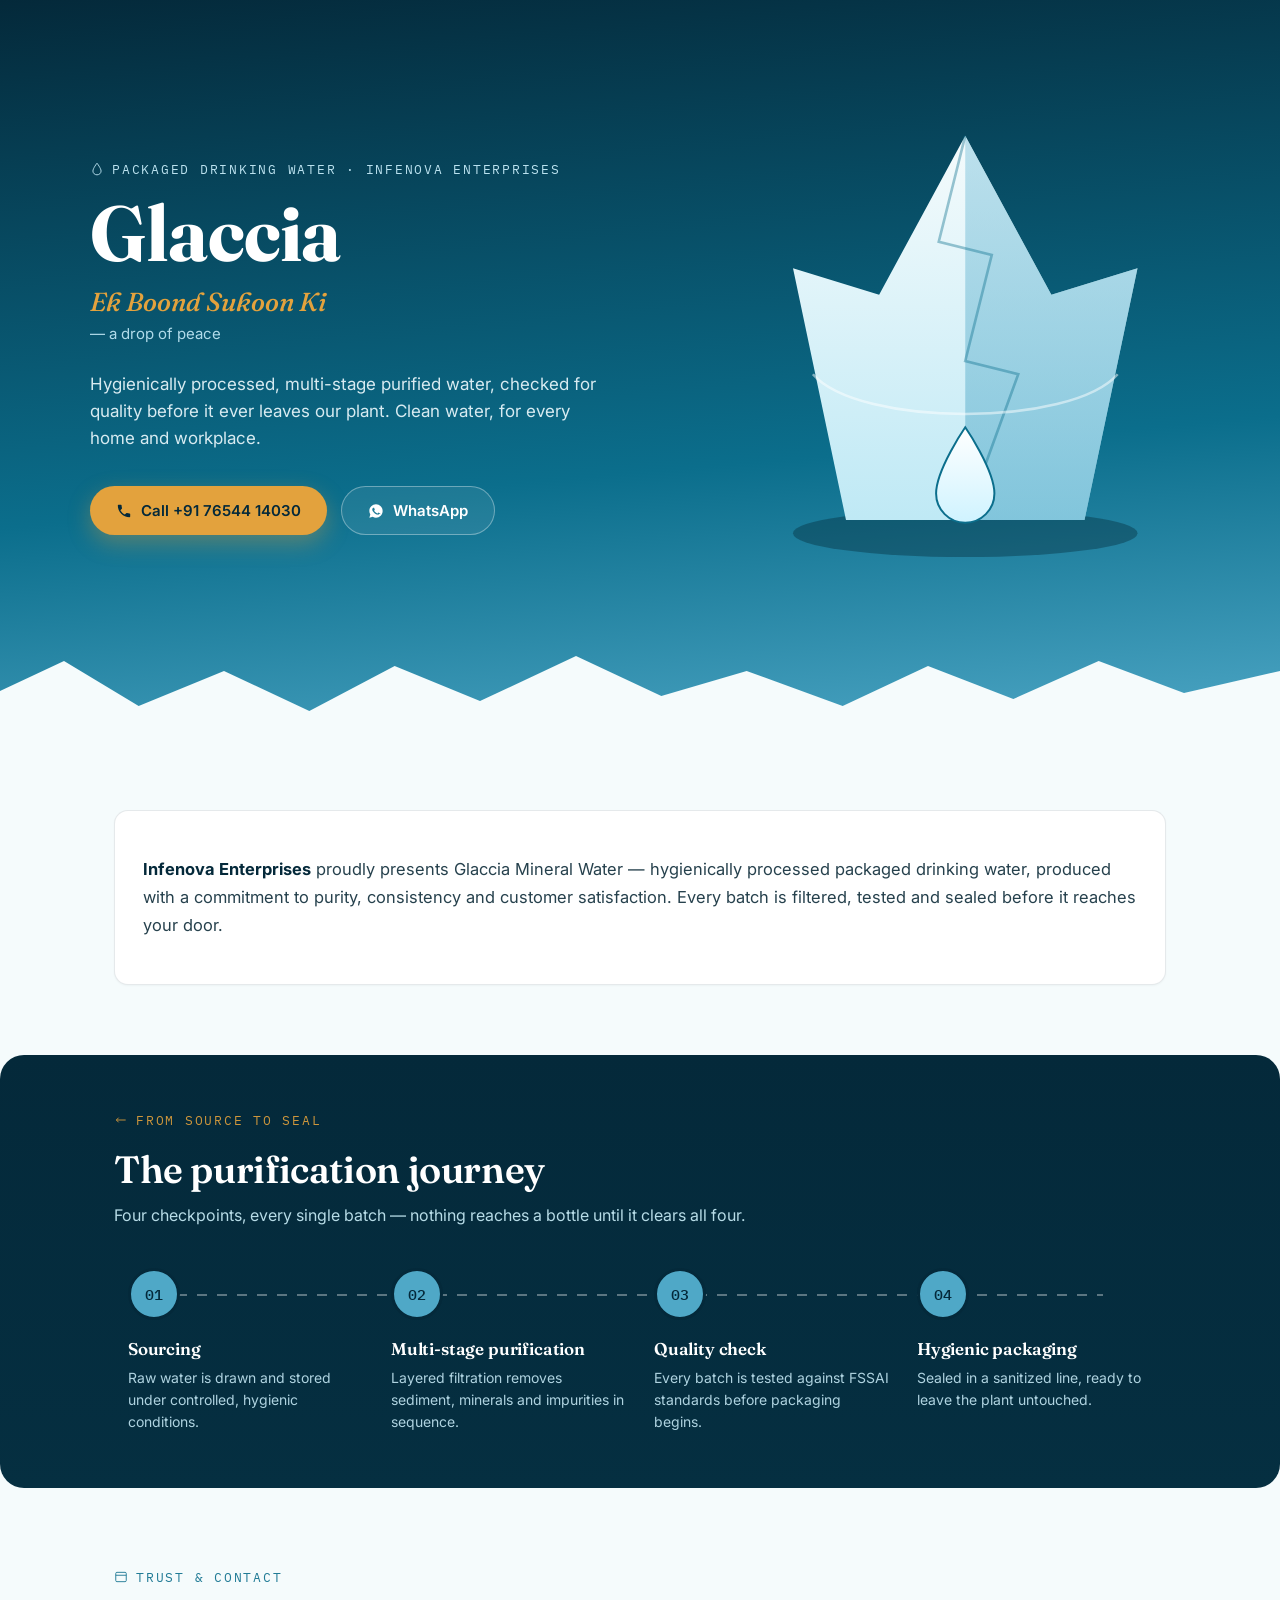
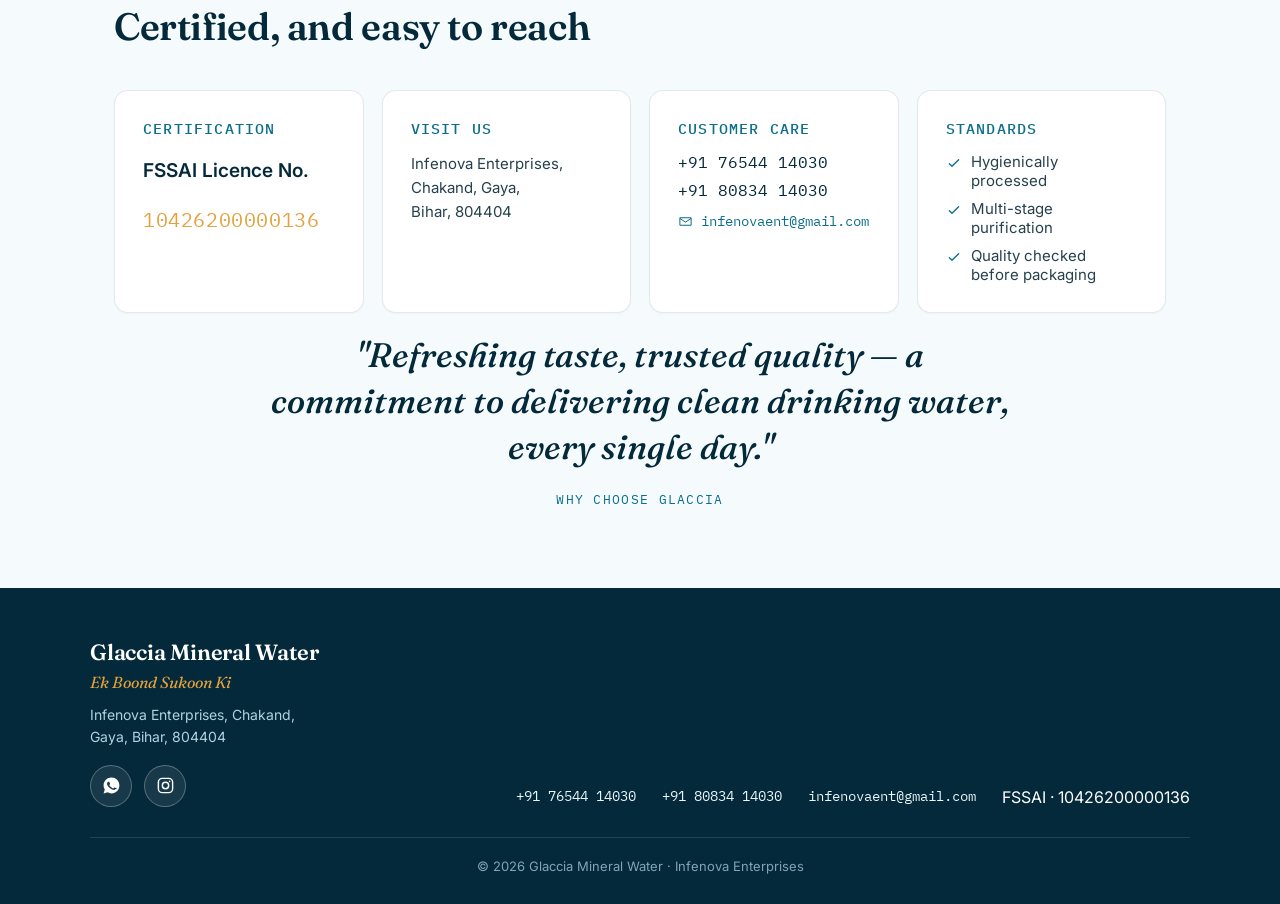
==== index.html @ 98362573 "Add files via upload" ====
<!DOCTYPE html>
<html lang="en">
<head>
<meta charset="UTF-8">
<meta name="viewport" content="width=device-width,initial-scale=1">
<title>Glaccia Mineral Water — Ek Boond Sukoon Ki</title>
<link rel="preconnect" href="https://fonts.googleapis.com">
<link rel="preconnect" href="https://fonts.gstatic.com" crossorigin>
<link href="https://fonts.googleapis.com/css2?family=Fraunces:opsz,wght@9..144,300;9..144,500;9..144,600;9..144,700&family=Inter:wght@400;500;600;700&family=IBM+Plex+Mono:wght@500&display=swap" rel="stylesheet">
<style>
  :root{
    --abyss:#04293A;      /* deepest glacial water */
    --glacier:#0B6E8C;    /* core brand blue */
    --glacier-mid:#4FA8C7;/* mid-depth blue */
    --ice:#CFF3FF;        /* surface ice */
    --mist:#F5FBFC;       /* near-white page bg */
    --gold:#E3A23D;       /* sukoon — warmth through ice */
    --slate:#16262E;      /* body text */
    --line: rgba(4,41,58,0.10);
    --radius: 14px;
  }
  *{box-sizing:border-box}
  html{scroll-behavior:smooth}
  body{
    margin:0;
    background:var(--mist);
    color:var(--slate);
    font-family:'Inter',Arial,sans-serif;
    -webkit-font-smoothing:antialiased;
  }
  h1,h2,h3{
    font-family:'Fraunces',serif;
    font-weight:600;
    letter-spacing:-0.01em;
    margin:0;
    color:var(--abyss);
  }
  .mono{font-family:'IBM Plex Mono',monospace;letter-spacing:0.02em;}
  a{color:inherit}
  :focus-visible{outline:3px solid var(--gold); outline-offset:3px;}

  /* ---------- Hero ---------- */
  .hero{
    position:relative;
    background:linear-gradient(175deg,var(--abyss) 0%, var(--glacier) 62%, var(--glacier-mid) 100%);
    color:#fff;
    padding:96px 24px 140px;
    overflow:hidden;
  }
  .hero-inner{
    max-width:1100px;margin:0 auto;
    position:relative;z-index:2;
    display:grid;grid-template-columns:1.15fr 0.85fr;gap:40px;align-items:center;
  }
  .eyebrow{
    display:inline-flex;align-items:center;gap:8px;
    font-family:'IBM Plex Mono',monospace;
    font-size:12.5px;letter-spacing:0.14em;text-transform:uppercase;
    color:var(--ice);opacity:0.9;margin-bottom:18px;
  }
  .eyebrow svg{width:14px;height:14px;flex:none}
  .hero h1{
    color:#fff;
    font-size:clamp(44px,7vw,78px);
    line-height:0.98;
    font-weight:700;
  }
  .hero .tag{
    font-family:'Fraunces',serif;
    font-style:italic;font-weight:500;
    font-size:clamp(20px,2.4vw,26px);
    color:var(--gold);
    margin:14px 0 6px;
  }
  .hero .tag-en{
    font-size:15px;color:var(--ice);opacity:0.85;margin:0 0 28px;
    font-family:'Inter',sans-serif;
  }
  .hero p.desc{
    font-size:17px;line-height:1.6;max-width:46ch;color:#EAF7FB;opacity:0.92;
  }
  .cta-row{display:flex;gap:14px;margin-top:34px;flex-wrap:wrap}
  .btn{
    display:inline-flex;align-items:center;gap:9px;
    padding:14px 26px;border-radius:999px;
    text-decoration:none;font-weight:600;font-size:15px;
    transition:transform .18s ease, box-shadow .18s ease;
  }
  .btn-primary{background:var(--gold);color:var(--abyss);box-shadow:0 8px 22px rgba(227,162,61,.35)}
  .btn-primary:hover{transform:translateY(-2px);box-shadow:0 12px 28px rgba(227,162,61,.45)}
  .btn-ghost{background:rgba(255,255,255,.08);color:#fff;border:1px solid rgba(255,255,255,.35)}
  .btn-ghost:hover{background:rgba(255,255,255,.16);transform:translateY(-2px)}

  /* hero glacier illustration */
  .glacier-art{position:relative;z-index:2}
  .glacier-art svg{width:100%;height:auto;display:block}

  /* jagged ice-shelf divider cut into the hero's lower edge */
  .ice-edge{
    position:absolute;left:0;right:0;bottom:-1px;z-index:1;line-height:0;
  }
  .ice-edge svg{width:100%;height:90px;display:block}

  /* ---------- Layout ---------- */
  .wrap{max-width:1100px;margin:0 auto;padding:70px 24px}
  .section-head{max-width:640px;margin:0 0 40px}
  .section-head .eyebrow{color:var(--glacier)}
  .section-head h2{font-size:clamp(28px,3.4vw,38px)}
  .section-head p{color:#3c5460;font-size:16px;line-height:1.6;margin-top:10px}

  .card{
    background:#fff;border-radius:var(--radius);
    padding:28px;border:1px solid var(--line);
    box-shadow:0 1px 2px rgba(4,41,58,.04);
  }

  /* ---------- About ---------- */
  .about{display:grid;grid-template-columns:1fr;gap:20px}
  .about .card p{font-size:16.5px;line-height:1.7;color:#26414D}
  .about .card b{color:var(--abyss)}

  /* ---------- Purification journey (signature element) ---------- */
  .journey{
    background:linear-gradient(180deg,var(--abyss), #052F41);
    border-radius:24px;padding:56px 30px;color:#fff;position:relative;
    overflow:hidden;
  }
  .journey .section-head p{color:#B7DCE7}
  .journey .section-head .eyebrow{color:var(--gold)}
  .journey .section-head h2{color:#fff}
  .steps{
    display:grid;grid-template-columns:repeat(4,1fr);gap:0;
    position:relative;
  }
  .steps::before{
    content:"";position:absolute;top:26px;left:6%;right:6%;height:2px;
    background:repeating-linear-gradient(90deg, rgba(255,255,255,.35) 0 10px, transparent 10px 20px);
  }
  .step{position:relative;padding:0 14px;text-align:left}
  .step-num{
    width:52px;height:52px;border-radius:50%;
    background:var(--glacier-mid);color:var(--abyss);
    display:flex;align-items:center;justify-content:center;
    font-family:'IBM Plex Mono',monospace;font-weight:500;font-size:15px;
    position:relative;z-index:2;margin-bottom:18px;
    border:3px solid var(--abyss);
  }
  .step h3{color:#fff;font-size:17px;margin-bottom:8px;font-weight:600}
  .step p{font-size:14px;line-height:1.55;color:#AFD3E0;margin:0}

  /* ---------- Trust grid ---------- */
  .grid{display:grid;grid-template-columns:repeat(4,1fr);gap:18px}
  .grid .card h3{
    font-size:15px;font-family:'IBM Plex Mono',monospace;
    text-transform:uppercase;letter-spacing:.08em;color:var(--glacier);
    margin-bottom:14px;font-weight:500;
  }
  .grid .card .big{font-size:19px;color:var(--abyss);font-weight:600;line-height:1.5}
  .grid .card .license{font-family:'IBM Plex Mono',monospace;font-size:20px;color:var(--gold);letter-spacing:.03em}
  .grid .card ul{margin:0;padding:0;list-style:none;display:flex;flex-direction:column;gap:9px}
  .grid .card li{display:flex;gap:9px;align-items:flex-start;font-size:15px;color:#26414D}
  .grid .card li svg{flex:none;margin-top:3px;width:16px;height:16px;color:var(--glacier)}
  .grid .card a.phone{display:block;font-family:'IBM Plex Mono',monospace;font-size:16px;color:var(--abyss);text-decoration:none}
  .grid .card a.phone:hover{color:var(--glacier)}
  .grid .card address{font-style:normal;font-size:15px;line-height:1.6;color:#26414D;margin:0}
  .grid .card a.email{display:inline-flex;align-items:center;gap:8px;margin-top:12px;font-family:'IBM Plex Mono',monospace;font-size:14px;color:var(--glacier);text-decoration:none}
  .grid .card a.email:hover{color:var(--gold)}
  .grid .card a.email svg{width:15px;height:15px;flex:none}

  /* ---------- Social row ---------- */
  .social-row{display:flex;gap:12px;margin-top:16px}
  .social-btn{
    display:inline-flex;align-items:center;justify-content:center;
    width:42px;height:42px;border-radius:50%;
    background:rgba(255,255,255,.08);border:1px solid rgba(255,255,255,.28);
    transition:transform .18s ease, background .18s ease;
  }
  .social-btn:hover{background:var(--gold);transform:translateY(-2px)}
  .social-btn svg{width:19px;height:19px;color:#fff}
  .social-btn:hover svg{color:var(--abyss)}

  /* ---------- Why choose (pull quote) ---------- */
  .quote{
    text-align:center;padding:20px 24px 10px;
  }
  .quote blockquote{
    margin:0 auto;max-width:760px;
    font-family:'Fraunces',serif;font-weight:500;font-style:italic;
    font-size:clamp(24px,3.4vw,34px);line-height:1.35;color:var(--abyss);
  }
  .quote cite{
    display:block;margin-top:20px;font-style:normal;font-family:'IBM Plex Mono',monospace;
    font-size:13px;letter-spacing:.1em;text-transform:uppercase;color:var(--glacier);
  }

  /* ---------- Footer ---------- */
  footer{
    background:var(--abyss);color:#fff;padding:50px 24px 30px;
  }
  .footer-inner{max-width:1100px;margin:0 auto;display:flex;justify-content:space-between;align-items:flex-end;flex-wrap:wrap;gap:24px;border-bottom:1px solid rgba(255,255,255,.12);padding-bottom:30px}
  .footer-inner h3{color:#fff;font-size:22px}
  .footer-inner .tag-en{color:var(--gold);font-family:'Fraunces',serif;font-style:italic;font-size:16px;margin-top:6px}
  .footer-contact{display:flex;gap:26px;flex-wrap:wrap}
  .footer-contact a{text-decoration:none;color:#EAF7FB;font-family:'IBM Plex Mono',monospace;font-size:14px}
  .footer-contact a:hover{color:var(--gold)}
  .copyright{max-width:1100px;margin:20px auto 0;font-size:13px;color:#7FA6B4;text-align:center}

  /* ---------- Motion ---------- */
  @media (prefers-reduced-motion: no-preference){
    .hero-inner > *{animation:rise .7s ease both}
    .hero-inner .glacier-art{animation-delay:.15s}
  }
  @keyframes rise{from{opacity:0;transform:translateY(16px)}to{opacity:1;transform:translateY(0)}}

  /* ---------- Responsive ---------- */
  @media (max-width:860px){
    .hero-inner{grid-template-columns:1fr}
    .glacier-art{order:-1;max-width:280px;margin:0 auto}
    .grid{grid-template-columns:1fr 1fr}
    .steps{grid-template-columns:1fr 1fr;row-gap:34px}
    .steps::before{display:none}
    .footer-inner{flex-direction:column;align-items:flex-start}
  }
  @media (max-width:480px){
    .steps{grid-template-columns:1fr}
    .grid{grid-template-columns:1fr}
    .hero{padding:76px 18px 120px}
    .journey{padding:40px 18px}
  }
</style>
</head>
<body>

<section class="hero">
  <div class="hero-inner">
    <div>
      <div class="eyebrow">
        <svg viewBox="0 0 24 24" fill="none"><path d="M12 2C12 2 5 11 5 15.5C5 19.09 8.13 22 12 22C15.87 22 19 19.09 19 15.5C19 11 12 2 12 2Z" stroke="currentColor" stroke-width="1.6"/></svg>
        Packaged Drinking Water · Infenova Enterprises
      </div>
      <h1>Glaccia</h1>
      <div class="tag">Ek Boond Sukoon Ki</div>
      <p class="tag-en">— a drop of peace</p>
      <p class="desc">Hygienically processed, multi-stage purified water, checked for quality before it ever leaves our plant. Clean water, for every home and workplace.</p>
      <div class="cta-row">
        <a class="btn btn-primary" href="tel:+917654414030">
          <svg width="16" height="16" viewBox="0 0 24 24" fill="none"><path d="M6.6 10.8C8.1 13.7 10.3 15.9 13.2 17.4L15.4 15.2C15.7 14.9 16.1 14.8 16.5 15C17.7 15.4 19 15.6 20.3 15.6C20.9 15.6 21.3 16 21.3 16.6V20.3C21.3 20.9 20.9 21.3 20.3 21.3C10.7 21.3 2.7 13.3 2.7 3.7C2.7 3.1 3.1 2.7 3.7 2.7H7.4C8 2.7 8.4 3.1 8.4 3.7C8.4 5 8.6 6.3 9 7.5C9.1 7.9 9 8.3 8.7 8.6L6.6 10.8Z" fill="currentColor"/></svg>
          Call +91 76544 14030
        </a>
        <a class="btn btn-ghost" href="https://wa.me/917654414030" target="_blank" rel="noopener">
          <svg width="16" height="16" viewBox="0 0 24 24" fill="currentColor"><path d="M12 2C6.5 2 2 6.5 2 12c0 1.9.5 3.6 1.5 5.1L2 22l5.1-1.4C8.5 21.5 10.2 22 12 22c5.5 0 10-4.5 10-10S17.5 2 12 2zm5.2 14.3c-.2.6-1.3 1.2-1.8 1.2-.5.1-1.1.1-1.7-.1-.4-.1-.9-.3-1.6-.6-2.7-1.2-4.5-3.9-4.6-4.1-.1-.2-1.1-1.5-1.1-2.8 0-1.3.7-2 1-2.3.3-.3.6-.3.8-.3h.6c.2 0 .4 0 .6.5.2.5.7 1.7.7 1.8.1.2.1.3 0 .5-.1.2-.1.3-.3.5-.1.2-.3.4-.4.5-.1.2-.3.3-.1.6.2.4.9 1.4 1.9 2.3 1.3 1.1 2.3 1.5 2.7 1.7.3.1.5.1.6-.1.2-.2.7-.8.9-1 .2-.2.3-.2.6-.1.2.1 1.5.7 1.8.8.3.1.5.2.5.3.1.2.1.6-.1 1.1z"/></svg>
          WhatsApp
        </a>
      </div>
    </div>

    <div class="glacier-art" aria-hidden="true">
      <svg viewBox="0 0 340 380" xmlns="http://www.w3.org/2000/svg">
        <defs>
          <linearGradient id="bergGrad" x1="0" y1="0" x2="0" y2="1">
            <stop offset="0" stop-color="#F5FBFC"/>
            <stop offset="1" stop-color="#BFE9F5"/>
          </linearGradient>
          <linearGradient id="bergShadow" x1="0" y1="0" x2="0" y2="1">
            <stop offset="0" stop-color="#8FCBE0"/>
            <stop offset="1" stop-color="#4FA8C7"/>
          </linearGradient>
          <linearGradient id="dropGrad" x1="0" y1="0" x2="0" y2="1">
            <stop offset="0" stop-color="#FFFFFF"/>
            <stop offset="1" stop-color="#CFF3FF"/>
          </linearGradient>
        </defs>
        <ellipse cx="170" cy="330" rx="130" ry="18" fill="#02202D" opacity="0.35"/>
        <path d="M170 30 L235 150 L300 130 L260 320 L80 320 L40 130 L105 150 Z" fill="url(#bergGrad)"/>
        <path d="M170 30 L235 150 L300 130 L260 320 L170 320 Z" fill="url(#bergShadow)" opacity="0.55"/>
        <path d="M170 30 L150 110 L190 120 L170 200 L210 210 L170 320" stroke="#0B6E8C" stroke-width="2" fill="none" opacity="0.4"/>
        <path d="M55 210 C90 250, 250 250, 285 210" stroke="#fff" stroke-width="2" opacity="0.5" fill="none"/>
        <g>
          <path d="M170 250 C170 250 148 282 148 300 C148 312.15 157.85 322 170 322 C182.15 322 192 312.15 192 300 C192 282 170 250 170 250Z" fill="url(#dropGrad)" stroke="#0B6E8C" stroke-width="1.5"/>
        </g>
      </svg>
    </div>
  </div>

  <div class="ice-edge">
    <svg viewBox="0 0 1200 90" preserveAspectRatio="none" xmlns="http://www.w3.org/2000/svg">
      <polygon points="0,90 0,40 60,10 130,55 210,20 290,60 370,15 450,50 540,5 620,45 700,20 790,55 870,15 950,48 1030,10 1110,42 1200,20 1200,90" fill="#F5FBFC"/>
    </svg>
  </div>
</section>

<div class="wrap">

  <section class="about">
    <div class="card">
      <p><b>Infenova Enterprises</b> proudly presents Glaccia Mineral Water — hygienically processed packaged drinking water, produced with a commitment to purity, consistency and customer satisfaction. Every batch is filtered, tested and sealed before it reaches your door.</p>
    </div>
  </section>

</div>

<section class="journey">
  <div class="wrap" style="padding-top:0;padding-bottom:0">
    <div class="section-head">
      <div class="eyebrow">
        <svg viewBox="0 0 24 24" fill="none"><path d="M4 12h16M4 12l4-4M4 12l4 4" stroke="currentColor" stroke-width="1.6"/></svg>
        From Source to Seal
      </div>
      <h2>The purification journey</h2>
      <p>Four checkpoints, every single batch — nothing reaches a bottle until it clears all four.</p>
    </div>
    <div class="steps">
      <div class="step">
        <div class="step-num">01</div>
        <h3>Sourcing</h3>
        <p>Raw water is drawn and stored under controlled, hygienic conditions.</p>
      </div>
      <div class="step">
        <div class="step-num">02</div>
        <h3>Multi-stage purification</h3>
        <p>Layered filtration removes sediment, minerals and impurities in sequence.</p>
      </div>
      <div class="step">
        <div class="step-num">03</div>
        <h3>Quality check</h3>
        <p>Every batch is tested against FSSAI standards before packaging begins.</p>
      </div>
      <div class="step">
        <div class="step-num">04</div>
        <h3>Hygienic packaging</h3>
        <p>Sealed in a sanitized line, ready to leave the plant untouched.</p>
      </div>
    </div>
  </div>
</section>

<div class="wrap">

  <section class="section-head" style="margin-top:10px">
    <div class="eyebrow">
      <svg viewBox="0 0 24 24" fill="none"><rect x="3" y="4" width="18" height="16" rx="2" stroke="currentColor" stroke-width="1.6"/><path d="M3 9h18" stroke="currentColor" stroke-width="1.6"/></svg>
      Trust & Contact
    </div>
    <h2>Certified, and easy to reach</h2>
  </section>

  <section class="grid">
    <div class="card">
      <h3>Certification</h3>
      <p class="big">FSSAI Licence No.</p>
      <p class="license">10426200000136</p>
    </div>
    <div class="card">
      <h3>Visit Us</h3>
      <address>Infenova Enterprises,<br>Chakand, Gaya,<br>Bihar, 804404</address>
    </div>
    <div class="card">
      <h3>Customer Care</h3>
      <a class="phone" href="tel:+917654414030">+91 76544 14030</a>
      <a class="phone" href="tel:+918083414030" style="margin-top:8px">+91 80834 14030</a>
      <a class="email" href="mailto:infenovaent@gmail.com">
        <svg viewBox="0 0 24 24" fill="none"><path d="M3 6h18v12H3V6z" stroke="currentColor" stroke-width="1.6"/><path d="M3 7l9 6 9-6" stroke="currentColor" stroke-width="1.6"/></svg>
        infenovaent@gmail.com
      </a>
    </div>
    <div class="card">
      <h3>Standards</h3>
      <ul>
        <li><svg viewBox="0 0 24 24" fill="none"><path d="M5 13l4 4L19 7" stroke="currentColor" stroke-width="2" stroke-linecap="round" stroke-linejoin="round"/></svg>Hygienically processed</li>
        <li><svg viewBox="0 0 24 24" fill="none"><path d="M5 13l4 4L19 7" stroke="currentColor" stroke-width="2" stroke-linecap="round" stroke-linejoin="round"/></svg>Multi-stage purification</li>
        <li><svg viewBox="0 0 24 24" fill="none"><path d="M5 13l4 4L19 7" stroke="currentColor" stroke-width="2" stroke-linecap="round" stroke-linejoin="round"/></svg>Quality checked before packaging</li>
      </ul>
    </div>
  </section>

  <section class="quote">
    <blockquote>"Refreshing taste, trusted quality — a commitment to delivering clean drinking water, every single day."</blockquote>
    <cite>Why choose Glaccia</cite>
  </section>

</div>

<footer>
  <div class="footer-inner">
    <div>
      <h3>Glaccia Mineral Water</h3>
      <div class="tag-en">Ek Boond Sukoon Ki</div>
      <address style="font-style:normal;color:#AFD3E0;font-size:14px;margin-top:12px;line-height:1.6">Infenova Enterprises, Chakand,<br>Gaya, Bihar, 804404</address>
      <div class="social-row">
        <a class="social-btn" href="https://wa.me/917654414030" target="_blank" rel="noopener" aria-label="Chat on WhatsApp">
          <svg viewBox="0 0 24 24" fill="currentColor"><path d="M12 2C6.5 2 2 6.5 2 12c0 1.9.5 3.6 1.5 5.1L2 22l5.1-1.4C8.5 21.5 10.2 22 12 22c5.5 0 10-4.5 10-10S17.5 2 12 2zm5.2 14.3c-.2.6-1.3 1.2-1.8 1.2-.5.1-1.1.1-1.7-.1-.4-.1-.9-.3-1.6-.6-2.7-1.2-4.5-3.9-4.6-4.1-.1-.2-1.1-1.5-1.1-2.8 0-1.3.7-2 1-2.3.3-.3.6-.3.8-.3h.6c.2 0 .4 0 .6.5.2.5.7 1.7.7 1.8.1.2.1.3 0 .5-.1.2-.1.3-.3.5-.1.2-.3.4-.4.5-.1.2-.3.3-.1.6.2.4.9 1.4 1.9 2.3 1.3 1.1 2.3 1.5 2.7 1.7.3.1.5.1.6-.1.2-.2.7-.8.9-1 .2-.2.3-.2.6-.1.2.1 1.5.7 1.8.8.3.1.5.2.5.3.1.2.1.6-.1 1.1z"/></svg>
        </a>
        <a class="social-btn" href="https://instagram.com/glaccia_26" target="_blank" rel="noopener" aria-label="Glaccia on Instagram">
          <svg viewBox="0 0 24 24" fill="none" stroke="currentColor" stroke-width="1.8"><rect x="3" y="3" width="18" height="18" rx="5"/><circle cx="12" cy="12" r="4"/><circle cx="17.2" cy="6.8" r="1" fill="currentColor" stroke="none"/></svg>
        </a>
      </div>
    </div>
    <div class="footer-contact">
      <a href="tel:+917654414030">+91 76544 14030</a>
      <a href="tel:+918083414030">+91 80834 14030</a>
      <a href="mailto:infenovaent@gmail.com">infenovaent@gmail.com</a>
      <span>FSSAI · 10426200000136</span>
    </div>
  </div>
  <p class="copyright">© 2026 Glaccia Mineral Water · Infenova Enterprises</p>
</footer>

</body>
</html>
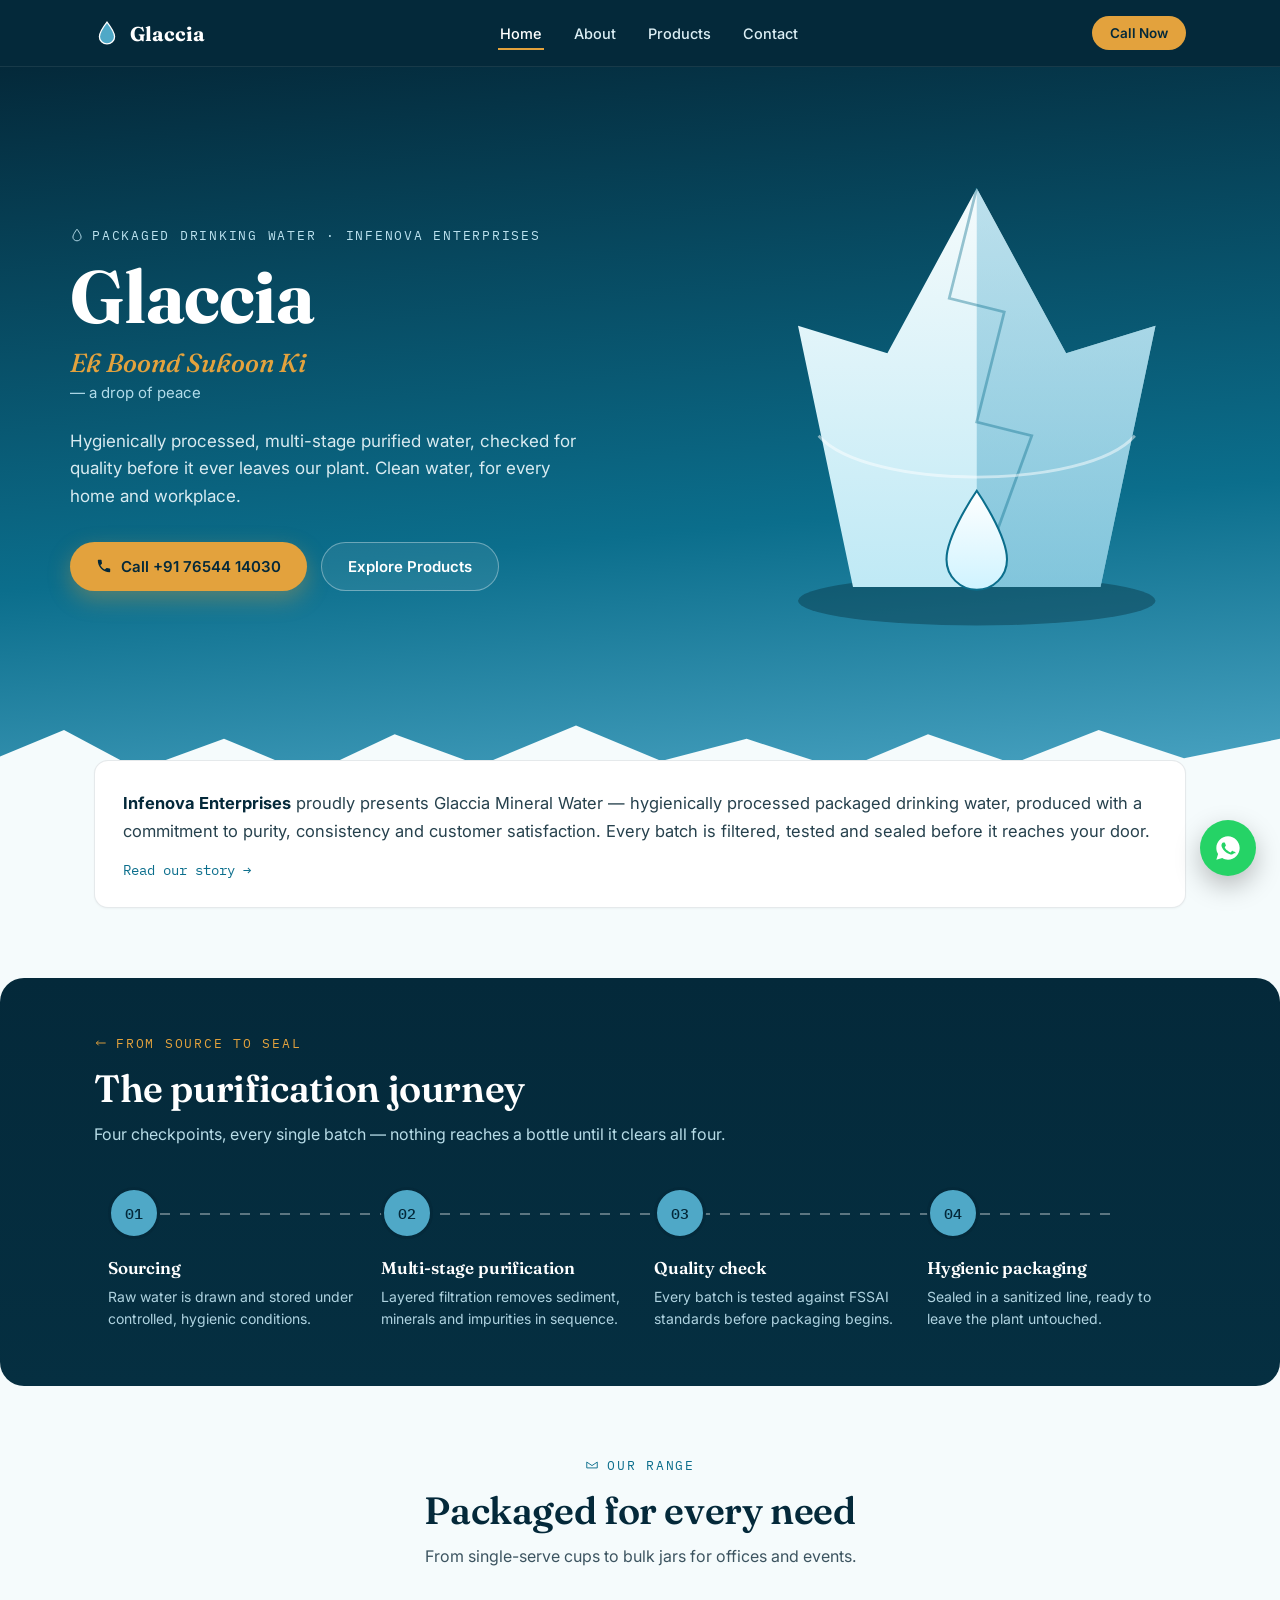
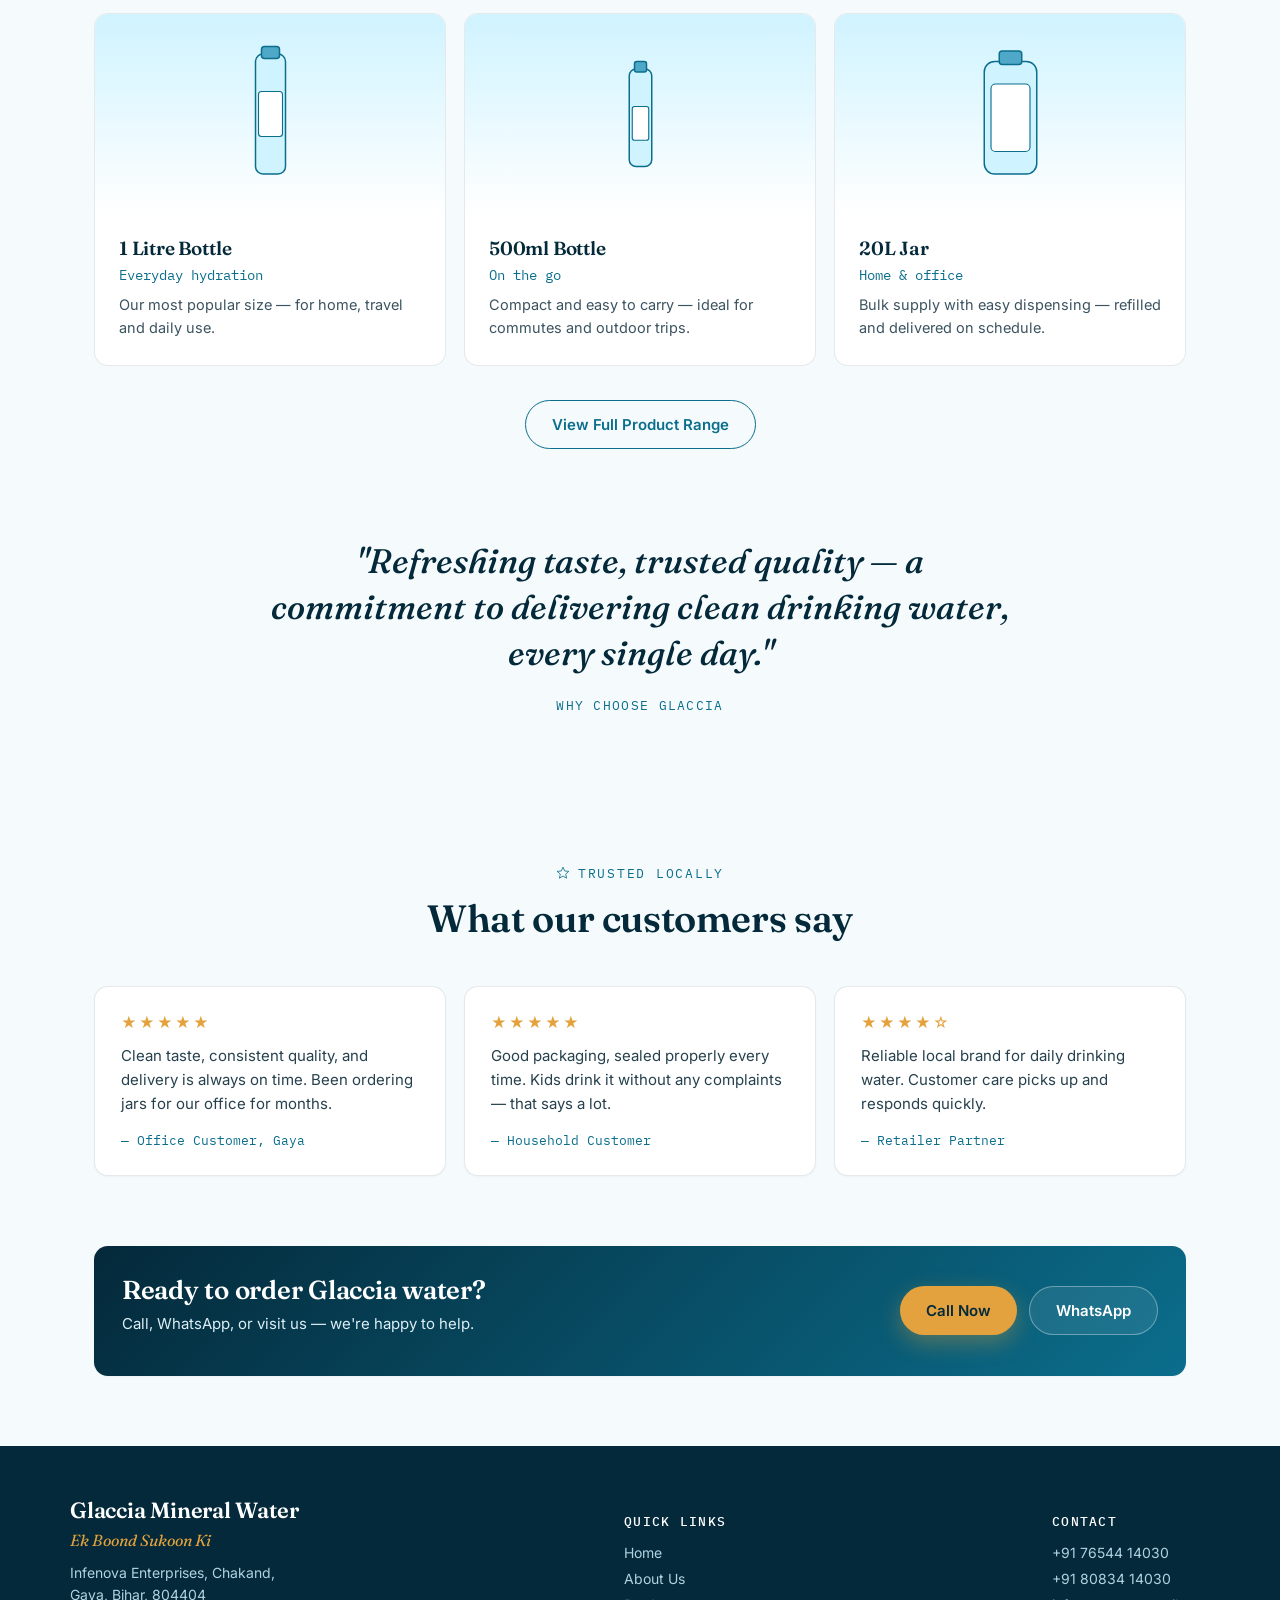
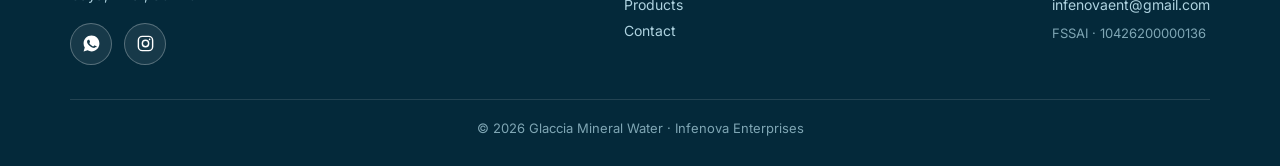
==== commit c2b1969f: "Add files via upload" ====
--- a/index.html
+++ b/index.html
@@ -4,238 +4,53 @@
 <meta charset="UTF-8">
 <meta name="viewport" content="width=device-width,initial-scale=1">
 <title>Glaccia Mineral Water — Ek Boond Sukoon Ki</title>
+<meta name="description" content="Glaccia Mineral Water by Infenova Enterprises — hygienically processed, multi-stage purified packaged drinking water.">
 <link rel="preconnect" href="https://fonts.googleapis.com">
 <link rel="preconnect" href="https://fonts.gstatic.com" crossorigin>
 <link href="https://fonts.googleapis.com/css2?family=Fraunces:opsz,wght@9..144,300;9..144,500;9..144,600;9..144,700&family=Inter:wght@400;500;600;700&family=IBM+Plex+Mono:wght@500&display=swap" rel="stylesheet">
+<link rel="stylesheet" href="style.css">
 <style>
-  :root{
-    --abyss:#04293A;      /* deepest glacial water */
-    --glacier:#0B6E8C;    /* core brand blue */
-    --glacier-mid:#4FA8C7;/* mid-depth blue */
-    --ice:#CFF3FF;        /* surface ice */
-    --mist:#F5FBFC;       /* near-white page bg */
-    --gold:#E3A23D;       /* sukoon — warmth through ice */
-    --slate:#16262E;      /* body text */
-    --line: rgba(4,41,58,0.10);
-    --radius: 14px;
-  }
-  *{box-sizing:border-box}
-  html{scroll-behavior:smooth}
-  body{
-    margin:0;
-    background:var(--mist);
-    color:var(--slate);
-    font-family:'Inter',Arial,sans-serif;
-    -webkit-font-smoothing:antialiased;
-  }
-  h1,h2,h3{
-    font-family:'Fraunces',serif;
-    font-weight:600;
-    letter-spacing:-0.01em;
-    margin:0;
-    color:var(--abyss);
-  }
-  .mono{font-family:'IBM Plex Mono',monospace;letter-spacing:0.02em;}
-  a{color:inherit}
-  :focus-visible{outline:3px solid var(--gold); outline-offset:3px;}
-
-  /* ---------- Hero ---------- */
   .hero{
     position:relative;
     background:linear-gradient(175deg,var(--abyss) 0%, var(--glacier) 62%, var(--glacier-mid) 100%);
-    color:#fff;
-    padding:96px 24px 140px;
-    overflow:hidden;
+    color:#fff;padding:80px 24px 130px;overflow:hidden;
   }
   .hero-inner{
-    max-width:1100px;margin:0 auto;
-    position:relative;z-index:2;
+    max-width:1140px;margin:0 auto;position:relative;z-index:2;
     display:grid;grid-template-columns:1.15fr 0.85fr;gap:40px;align-items:center;
   }
-  .eyebrow{
-    display:inline-flex;align-items:center;gap:8px;
-    font-family:'IBM Plex Mono',monospace;
-    font-size:12.5px;letter-spacing:0.14em;text-transform:uppercase;
-    color:var(--ice);opacity:0.9;margin-bottom:18px;
-  }
-  .eyebrow svg{width:14px;height:14px;flex:none}
-  .hero h1{
-    color:#fff;
-    font-size:clamp(44px,7vw,78px);
-    line-height:0.98;
-    font-weight:700;
-  }
-  .hero .tag{
-    font-family:'Fraunces',serif;
-    font-style:italic;font-weight:500;
-    font-size:clamp(20px,2.4vw,26px);
-    color:var(--gold);
-    margin:14px 0 6px;
-  }
-  .hero .tag-en{
-    font-size:15px;color:var(--ice);opacity:0.85;margin:0 0 28px;
-    font-family:'Inter',sans-serif;
-  }
-  .hero p.desc{
-    font-size:17px;line-height:1.6;max-width:46ch;color:#EAF7FB;opacity:0.92;
-  }
-  .cta-row{display:flex;gap:14px;margin-top:34px;flex-wrap:wrap}
-  .btn{
-    display:inline-flex;align-items:center;gap:9px;
-    padding:14px 26px;border-radius:999px;
-    text-decoration:none;font-weight:600;font-size:15px;
-    transition:transform .18s ease, box-shadow .18s ease;
-  }
-  .btn-primary{background:var(--gold);color:var(--abyss);box-shadow:0 8px 22px rgba(227,162,61,.35)}
-  .btn-primary:hover{transform:translateY(-2px);box-shadow:0 12px 28px rgba(227,162,61,.45)}
-  .btn-ghost{background:rgba(255,255,255,.08);color:#fff;border:1px solid rgba(255,255,255,.35)}
-  .btn-ghost:hover{background:rgba(255,255,255,.16);transform:translateY(-2px)}
-
-  /* hero glacier illustration */
-  .glacier-art{position:relative;z-index:2}
+  .hero h1{color:#fff;font-size:clamp(44px,7vw,74px);line-height:.98;font-weight:700}
+  .hero .tag{font-family:'Fraunces',serif;font-style:italic;font-weight:500;font-size:clamp(20px,2.4vw,26px);color:var(--gold);margin:14px 0 4px}
+  .hero .tag-en{font-size:15px;color:var(--ice);opacity:.85;margin:0 0 26px}
+  .hero p.desc{font-size:17px;line-height:1.6;max-width:46ch;color:#EAF7FB;opacity:.92}
+  .cta-row{display:flex;gap:14px;margin-top:32px;flex-wrap:wrap}
   .glacier-art svg{width:100%;height:auto;display:block}
-
-  /* jagged ice-shelf divider cut into the hero's lower edge */
-  .ice-edge{
-    position:absolute;left:0;right:0;bottom:-1px;z-index:1;line-height:0;
-  }
-  .ice-edge svg{width:100%;height:90px;display:block}
-
-  /* ---------- Layout ---------- */
-  .wrap{max-width:1100px;margin:0 auto;padding:70px 24px}
-  .section-head{max-width:640px;margin:0 0 40px}
-  .section-head .eyebrow{color:var(--glacier)}
-  .section-head h2{font-size:clamp(28px,3.4vw,38px)}
-  .section-head p{color:#3c5460;font-size:16px;line-height:1.6;margin-top:10px}
-
-  .card{
-    background:#fff;border-radius:var(--radius);
-    padding:28px;border:1px solid var(--line);
-    box-shadow:0 1px 2px rgba(4,41,58,.04);
-  }
-
-  /* ---------- About ---------- */
-  .about{display:grid;grid-template-columns:1fr;gap:20px}
-  .about .card p{font-size:16.5px;line-height:1.7;color:#26414D}
-  .about .card b{color:var(--abyss)}
-
-  /* ---------- Purification journey (signature element) ---------- */
-  .journey{
-    background:linear-gradient(180deg,var(--abyss), #052F41);
-    border-radius:24px;padding:56px 30px;color:#fff;position:relative;
-    overflow:hidden;
-  }
-  .journey .section-head p{color:#B7DCE7}
-  .journey .section-head .eyebrow{color:var(--gold)}
-  .journey .section-head h2{color:#fff}
-  .steps{
-    display:grid;grid-template-columns:repeat(4,1fr);gap:0;
-    position:relative;
-  }
-  .steps::before{
-    content:"";position:absolute;top:26px;left:6%;right:6%;height:2px;
-    background:repeating-linear-gradient(90deg, rgba(255,255,255,.35) 0 10px, transparent 10px 20px);
-  }
-  .step{position:relative;padding:0 14px;text-align:left}
-  .step-num{
-    width:52px;height:52px;border-radius:50%;
-    background:var(--glacier-mid);color:var(--abyss);
-    display:flex;align-items:center;justify-content:center;
-    font-family:'IBM Plex Mono',monospace;font-weight:500;font-size:15px;
-    position:relative;z-index:2;margin-bottom:18px;
-    border:3px solid var(--abyss);
-  }
-  .step h3{color:#fff;font-size:17px;margin-bottom:8px;font-weight:600}
-  .step p{font-size:14px;line-height:1.55;color:#AFD3E0;margin:0}
-
-  /* ---------- Trust grid ---------- */
-  .grid{display:grid;grid-template-columns:repeat(4,1fr);gap:18px}
-  .grid .card h3{
-    font-size:15px;font-family:'IBM Plex Mono',monospace;
-    text-transform:uppercase;letter-spacing:.08em;color:var(--glacier);
-    margin-bottom:14px;font-weight:500;
-  }
-  .grid .card .big{font-size:19px;color:var(--abyss);font-weight:600;line-height:1.5}
-  .grid .card .license{font-family:'IBM Plex Mono',monospace;font-size:20px;color:var(--gold);letter-spacing:.03em}
-  .grid .card ul{margin:0;padding:0;list-style:none;display:flex;flex-direction:column;gap:9px}
-  .grid .card li{display:flex;gap:9px;align-items:flex-start;font-size:15px;color:#26414D}
-  .grid .card li svg{flex:none;margin-top:3px;width:16px;height:16px;color:var(--glacier)}
-  .grid .card a.phone{display:block;font-family:'IBM Plex Mono',monospace;font-size:16px;color:var(--abyss);text-decoration:none}
-  .grid .card a.phone:hover{color:var(--glacier)}
-  .grid .card address{font-style:normal;font-size:15px;line-height:1.6;color:#26414D;margin:0}
-  .grid .card a.email{display:inline-flex;align-items:center;gap:8px;margin-top:12px;font-family:'IBM Plex Mono',monospace;font-size:14px;color:var(--glacier);text-decoration:none}
-  .grid .card a.email:hover{color:var(--gold)}
-  .grid .card a.email svg{width:15px;height:15px;flex:none}
-
-  /* ---------- Social row ---------- */
-  .social-row{display:flex;gap:12px;margin-top:16px}
-  .social-btn{
-    display:inline-flex;align-items:center;justify-content:center;
-    width:42px;height:42px;border-radius:50%;
-    background:rgba(255,255,255,.08);border:1px solid rgba(255,255,255,.28);
-    transition:transform .18s ease, background .18s ease;
-  }
-  .social-btn:hover{background:var(--gold);transform:translateY(-2px)}
-  .social-btn svg{width:19px;height:19px;color:#fff}
-  .social-btn:hover svg{color:var(--abyss)}
-
-  /* ---------- Why choose (pull quote) ---------- */
-  .quote{
-    text-align:center;padding:20px 24px 10px;
-  }
-  .quote blockquote{
-    margin:0 auto;max-width:760px;
-    font-family:'Fraunces',serif;font-weight:500;font-style:italic;
-    font-size:clamp(24px,3.4vw,34px);line-height:1.35;color:var(--abyss);
-  }
-  .quote cite{
-    display:block;margin-top:20px;font-style:normal;font-family:'IBM Plex Mono',monospace;
-    font-size:13px;letter-spacing:.1em;text-transform:uppercase;color:var(--glacier);
-  }
-
-  /* ---------- Footer ---------- */
-  footer{
-    background:var(--abyss);color:#fff;padding:50px 24px 30px;
-  }
-  .footer-inner{max-width:1100px;margin:0 auto;display:flex;justify-content:space-between;align-items:flex-end;flex-wrap:wrap;gap:24px;border-bottom:1px solid rgba(255,255,255,.12);padding-bottom:30px}
-  .footer-inner h3{color:#fff;font-size:22px}
-  .footer-inner .tag-en{color:var(--gold);font-family:'Fraunces',serif;font-style:italic;font-size:16px;margin-top:6px}
-  .footer-contact{display:flex;gap:26px;flex-wrap:wrap}
-  .footer-contact a{text-decoration:none;color:#EAF7FB;font-family:'IBM Plex Mono',monospace;font-size:14px}
-  .footer-contact a:hover{color:var(--gold)}
-  .copyright{max-width:1100px;margin:20px auto 0;font-size:13px;color:#7FA6B4;text-align:center}
-
-  /* ---------- Motion ---------- */
-  @media (prefers-reduced-motion: no-preference){
-    .hero-inner > *{animation:rise .7s ease both}
-    .hero-inner .glacier-art{animation-delay:.15s}
-  }
-  @keyframes rise{from{opacity:0;transform:translateY(16px)}to{opacity:1;transform:translateY(0)}}
-
-  /* ---------- Responsive ---------- */
-  @media (max-width:860px){
-    .hero-inner{grid-template-columns:1fr}
-    .glacier-art{order:-1;max-width:280px;margin:0 auto}
-    .grid{grid-template-columns:1fr 1fr}
-    .steps{grid-template-columns:1fr 1fr;row-gap:34px}
-    .steps::before{display:none}
-    .footer-inner{flex-direction:column;align-items:flex-start}
-  }
-  @media (max-width:480px){
-    .steps{grid-template-columns:1fr}
-    .grid{grid-template-columns:1fr}
-    .hero{padding:76px 18px 120px}
-    .journey{padding:40px 18px}
-  }
+  @media (max-width:900px){ .hero-inner{grid-template-columns:1fr} .glacier-art{order:-1;max-width:260px;margin:0 auto} }
 </style>
 </head>
 <body>
 
+<nav class="site-nav">
+  <div class="nav-inner">
+    <a href="index.html" class="brand">
+      <svg viewBox="0 0 24 24" fill="none"><path d="M12 2C12 2 5 11 5 15.5C5 19.09 8.13 22 12 22C15.87 22 19 19.09 19 15.5C19 11 12 2 12 2Z" fill="#4FA8C7" stroke="#fff" stroke-width="1.2"/></svg>
+      <span class="brand-text">Glaccia</span>
+    </a>
+    <ul class="nav-links">
+      <li><a href="index.html" class="active">Home</a></li>
+      <li><a href="about.html">About</a></li>
+      <li><a href="products.html">Products</a></li>
+      <li><a href="contact.html">Contact</a></li>
+    </ul>
+    <a class="nav-cta" href="tel:+917654414030">Call Now</a>
+  </div>
+</nav>
+
 <section class="hero">
   <div class="hero-inner">
     <div>
-      <div class="eyebrow">
-        <svg viewBox="0 0 24 24" fill="none"><path d="M12 2C12 2 5 11 5 15.5C5 19.09 8.13 22 12 22C15.87 22 19 19.09 19 15.5C19 11 12 2 12 2Z" stroke="currentColor" stroke-width="1.6"/></svg>
+      <div class="eyebrow" style="display:inline-flex;align-items:center;gap:8px;font-family:'IBM Plex Mono',monospace;font-size:12.5px;letter-spacing:.14em;text-transform:uppercase;color:var(--ice);opacity:.9;margin-bottom:18px">
+        <svg width="14" height="14" viewBox="0 0 24 24" fill="none"><path d="M12 2C12 2 5 11 5 15.5C5 19.09 8.13 22 12 22C15.87 22 19 19.09 19 15.5C19 11 12 2 12 2Z" stroke="currentColor" stroke-width="1.6"/></svg>
         Packaged Drinking Water · Infenova Enterprises
       </div>
       <h1>Glaccia</h1>
@@ -247,41 +62,25 @@
           <svg width="16" height="16" viewBox="0 0 24 24" fill="none"><path d="M6.6 10.8C8.1 13.7 10.3 15.9 13.2 17.4L15.4 15.2C15.7 14.9 16.1 14.8 16.5 15C17.7 15.4 19 15.6 20.3 15.6C20.9 15.6 21.3 16 21.3 16.6V20.3C21.3 20.9 20.9 21.3 20.3 21.3C10.7 21.3 2.7 13.3 2.7 3.7C2.7 3.1 3.1 2.7 3.7 2.7H7.4C8 2.7 8.4 3.1 8.4 3.7C8.4 5 8.6 6.3 9 7.5C9.1 7.9 9 8.3 8.7 8.6L6.6 10.8Z" fill="currentColor"/></svg>
           Call +91 76544 14030
         </a>
-        <a class="btn btn-ghost" href="https://wa.me/917654414030" target="_blank" rel="noopener">
-          <svg width="16" height="16" viewBox="0 0 24 24" fill="currentColor"><path d="M12 2C6.5 2 2 6.5 2 12c0 1.9.5 3.6 1.5 5.1L2 22l5.1-1.4C8.5 21.5 10.2 22 12 22c5.5 0 10-4.5 10-10S17.5 2 12 2zm5.2 14.3c-.2.6-1.3 1.2-1.8 1.2-.5.1-1.1.1-1.7-.1-.4-.1-.9-.3-1.6-.6-2.7-1.2-4.5-3.9-4.6-4.1-.1-.2-1.1-1.5-1.1-2.8 0-1.3.7-2 1-2.3.3-.3.6-.3.8-.3h.6c.2 0 .4 0 .6.5.2.5.7 1.7.7 1.8.1.2.1.3 0 .5-.1.2-.1.3-.3.5-.1.2-.3.4-.4.5-.1.2-.3.3-.1.6.2.4.9 1.4 1.9 2.3 1.3 1.1 2.3 1.5 2.7 1.7.3.1.5.1.6-.1.2-.2.7-.8.9-1 .2-.2.3-.2.6-.1.2.1 1.5.7 1.8.8.3.1.5.2.5.3.1.2.1.6-.1 1.1z"/></svg>
-          WhatsApp
-        </a>
-      </div>
-    </div>
-
+        <a class="btn btn-ghost" href="products.html">Explore Products</a>
+      </div>
+    </div>
     <div class="glacier-art" aria-hidden="true">
       <svg viewBox="0 0 340 380" xmlns="http://www.w3.org/2000/svg">
         <defs>
-          <linearGradient id="bergGrad" x1="0" y1="0" x2="0" y2="1">
-            <stop offset="0" stop-color="#F5FBFC"/>
-            <stop offset="1" stop-color="#BFE9F5"/>
-          </linearGradient>
-          <linearGradient id="bergShadow" x1="0" y1="0" x2="0" y2="1">
-            <stop offset="0" stop-color="#8FCBE0"/>
-            <stop offset="1" stop-color="#4FA8C7"/>
-          </linearGradient>
-          <linearGradient id="dropGrad" x1="0" y1="0" x2="0" y2="1">
-            <stop offset="0" stop-color="#FFFFFF"/>
-            <stop offset="1" stop-color="#CFF3FF"/>
-          </linearGradient>
+          <linearGradient id="bergGrad" x1="0" y1="0" x2="0" y2="1"><stop offset="0" stop-color="#F5FBFC"/><stop offset="1" stop-color="#BFE9F5"/></linearGradient>
+          <linearGradient id="bergShadow" x1="0" y1="0" x2="0" y2="1"><stop offset="0" stop-color="#8FCBE0"/><stop offset="1" stop-color="#4FA8C7"/></linearGradient>
+          <linearGradient id="dropGrad" x1="0" y1="0" x2="0" y2="1"><stop offset="0" stop-color="#FFFFFF"/><stop offset="1" stop-color="#CFF3FF"/></linearGradient>
         </defs>
         <ellipse cx="170" cy="330" rx="130" ry="18" fill="#02202D" opacity="0.35"/>
         <path d="M170 30 L235 150 L300 130 L260 320 L80 320 L40 130 L105 150 Z" fill="url(#bergGrad)"/>
         <path d="M170 30 L235 150 L300 130 L260 320 L170 320 Z" fill="url(#bergShadow)" opacity="0.55"/>
         <path d="M170 30 L150 110 L190 120 L170 200 L210 210 L170 320" stroke="#0B6E8C" stroke-width="2" fill="none" opacity="0.4"/>
         <path d="M55 210 C90 250, 250 250, 285 210" stroke="#fff" stroke-width="2" opacity="0.5" fill="none"/>
-        <g>
-          <path d="M170 250 C170 250 148 282 148 300 C148 312.15 157.85 322 170 322 C182.15 322 192 312.15 192 300 C192 282 170 250 170 250Z" fill="url(#dropGrad)" stroke="#0B6E8C" stroke-width="1.5"/>
-        </g>
+        <path d="M170 250 C170 250 148 282 148 300 C148 312.15 157.85 322 170 322 C182.15 322 192 312.15 192 300 C192 282 170 250 170 250Z" fill="url(#dropGrad)" stroke="#0B6E8C" stroke-width="1.5"/>
       </svg>
     </div>
   </div>
-
   <div class="ice-edge">
     <svg viewBox="0 0 1200 90" preserveAspectRatio="none" xmlns="http://www.w3.org/2000/svg">
       <polygon points="0,90 0,40 60,10 130,55 210,20 290,60 370,15 450,50 540,5 620,45 700,20 790,55 870,15 950,48 1030,10 1110,42 1200,20 1200,90" fill="#F5FBFC"/>
@@ -289,121 +88,133 @@
   </div>
 </section>
 
-<div class="wrap">
-
-  <section class="about">
-    <div class="card">
-      <p><b>Infenova Enterprises</b> proudly presents Glaccia Mineral Water — hygienically processed packaged drinking water, produced with a commitment to purity, consistency and customer satisfaction. Every batch is filtered, tested and sealed before it reaches your door.</p>
-    </div>
+<div class="wrap tight">
+  <section class="card" style="margin-top:-40px;position:relative;z-index:3">
+    <p style="font-size:16.5px;line-height:1.7;color:#26414D;margin:0"><b style="color:var(--abyss)">Infenova Enterprises</b> proudly presents Glaccia Mineral Water — hygienically processed packaged drinking water, produced with a commitment to purity, consistency and customer satisfaction. Every batch is filtered, tested and sealed before it reaches your door.</p>
+    <a href="about.html" style="display:inline-block;margin-top:16px;font-family:'IBM Plex Mono',monospace;font-size:13.5px;color:var(--glacier);text-decoration:none">Read our story →</a>
   </section>
-
 </div>
 
 <section class="journey">
-  <div class="wrap" style="padding-top:0;padding-bottom:0">
+  <div class="wrap tight" style="padding-bottom:0">
     <div class="section-head">
       <div class="eyebrow">
-        <svg viewBox="0 0 24 24" fill="none"><path d="M4 12h16M4 12l4-4M4 12l4 4" stroke="currentColor" stroke-width="1.6"/></svg>
+        <svg viewBox="0 0 24 24" fill="none" width="14" height="14"><path d="M4 12h16M4 12l4-4M4 12l4 4" stroke="currentColor" stroke-width="1.6"/></svg>
         From Source to Seal
       </div>
       <h2>The purification journey</h2>
       <p>Four checkpoints, every single batch — nothing reaches a bottle until it clears all four.</p>
     </div>
     <div class="steps">
-      <div class="step">
-        <div class="step-num">01</div>
-        <h3>Sourcing</h3>
-        <p>Raw water is drawn and stored under controlled, hygienic conditions.</p>
-      </div>
-      <div class="step">
-        <div class="step-num">02</div>
-        <h3>Multi-stage purification</h3>
-        <p>Layered filtration removes sediment, minerals and impurities in sequence.</p>
-      </div>
-      <div class="step">
-        <div class="step-num">03</div>
-        <h3>Quality check</h3>
-        <p>Every batch is tested against FSSAI standards before packaging begins.</p>
-      </div>
-      <div class="step">
-        <div class="step-num">04</div>
-        <h3>Hygienic packaging</h3>
-        <p>Sealed in a sanitized line, ready to leave the plant untouched.</p>
-      </div>
+      <div class="step"><div class="step-num">01</div><h3>Sourcing</h3><p>Raw water is drawn and stored under controlled, hygienic conditions.</p></div>
+      <div class="step"><div class="step-num">02</div><h3>Multi-stage purification</h3><p>Layered filtration removes sediment, minerals and impurities in sequence.</p></div>
+      <div class="step"><div class="step-num">03</div><h3>Quality check</h3><p>Every batch is tested against FSSAI standards before packaging begins.</p></div>
+      <div class="step"><div class="step-num">04</div><h3>Hygienic packaging</h3><p>Sealed in a sanitized line, ready to leave the plant untouched.</p></div>
     </div>
   </div>
 </section>
 
 <div class="wrap">
-
-  <section class="section-head" style="margin-top:10px">
-    <div class="eyebrow">
-      <svg viewBox="0 0 24 24" fill="none"><rect x="3" y="4" width="18" height="16" rx="2" stroke="currentColor" stroke-width="1.6"/><path d="M3 9h18" stroke="currentColor" stroke-width="1.6"/></svg>
-      Trust & Contact
-    </div>
-    <h2>Certified, and easy to reach</h2>
-  </section>
-
-  <section class="grid">
-    <div class="card">
-      <h3>Certification</h3>
-      <p class="big">FSSAI Licence No.</p>
-      <p class="license">10426200000136</p>
-    </div>
-    <div class="card">
-      <h3>Visit Us</h3>
-      <address>Infenova Enterprises,<br>Chakand, Gaya,<br>Bihar, 804404</address>
-    </div>
-    <div class="card">
-      <h3>Customer Care</h3>
-      <a class="phone" href="tel:+917654414030">+91 76544 14030</a>
-      <a class="phone" href="tel:+918083414030" style="margin-top:8px">+91 80834 14030</a>
-      <a class="email" href="mailto:infenovaent@gmail.com">
-        <svg viewBox="0 0 24 24" fill="none"><path d="M3 6h18v12H3V6z" stroke="currentColor" stroke-width="1.6"/><path d="M3 7l9 6 9-6" stroke="currentColor" stroke-width="1.6"/></svg>
-        infenovaent@gmail.com
-      </a>
-    </div>
-    <div class="card">
-      <h3>Standards</h3>
-      <ul>
-        <li><svg viewBox="0 0 24 24" fill="none"><path d="M5 13l4 4L19 7" stroke="currentColor" stroke-width="2" stroke-linecap="round" stroke-linejoin="round"/></svg>Hygienically processed</li>
-        <li><svg viewBox="0 0 24 24" fill="none"><path d="M5 13l4 4L19 7" stroke="currentColor" stroke-width="2" stroke-linecap="round" stroke-linejoin="round"/></svg>Multi-stage purification</li>
-        <li><svg viewBox="0 0 24 24" fill="none"><path d="M5 13l4 4L19 7" stroke="currentColor" stroke-width="2" stroke-linecap="round" stroke-linejoin="round"/></svg>Quality checked before packaging</li>
-      </ul>
-    </div>
-  </section>
-
+  <div class="section-head center" style="max-width:640px;margin-left:auto;margin-right:auto">
+    <div class="eyebrow" style="justify-content:center">
+      <svg viewBox="0 0 24 24" fill="none" width="14" height="14"><path d="M3 7l9 6 9-6M3 7v10h18V7" stroke="currentColor" stroke-width="1.6"/></svg>
+      Our Range
+    </div>
+    <h2>Packaged for every need</h2>
+    <p>From single-serve cups to bulk jars for offices and events.</p>
+  </div>
+  <div class="grid grid-3">
+    <div class="product-card">
+      <div class="product-art">
+        <svg viewBox="0 0 100 200"><rect x="30" y="20" width="40" height="160" rx="10" fill="#CFF3FF" stroke="#0B6E8C" stroke-width="2"/><rect x="38" y="10" width="24" height="16" rx="4" fill="#4FA8C7" stroke="#0B6E8C" stroke-width="2"/><rect x="34" y="70" width="32" height="60" rx="4" fill="#fff" stroke="#0B6E8C" stroke-width="1.5"/></svg>
+      </div>
+      <div class="product-body"><h3>1 Litre Bottle</h3><span class="price-tag">Everyday hydration</span><p>Our most popular size — for home, travel and daily use.</p></div>
+    </div>
+    <div class="product-card">
+      <div class="product-art">
+        <svg viewBox="0 0 100 200"><rect x="35" y="40" width="30" height="130" rx="9" fill="#CFF3FF" stroke="#0B6E8C" stroke-width="2"/><rect x="42" y="30" width="16" height="14" rx="3" fill="#4FA8C7" stroke="#0B6E8C" stroke-width="2"/><rect x="39" y="90" width="22" height="45" rx="3" fill="#fff" stroke="#0B6E8C" stroke-width="1.5"/></svg>
+      </div>
+      <div class="product-body"><h3>500ml Bottle</h3><span class="price-tag">On the go</span><p>Compact and easy to carry — ideal for commutes and outdoor trips.</p></div>
+    </div>
+    <div class="product-card">
+      <div class="product-art">
+        <svg viewBox="0 0 100 200"><rect x="15" y="30" width="70" height="150" rx="14" fill="#CFF3FF" stroke="#0B6E8C" stroke-width="2"/><rect x="35" y="16" width="30" height="18" rx="4" fill="#4FA8C7" stroke="#0B6E8C" stroke-width="2"/><rect x="24" y="60" width="52" height="90" rx="6" fill="#fff" stroke="#0B6E8C" stroke-width="1.5"/></svg>
+      </div>
+      <div class="product-body"><h3>20L Jar</h3><span class="price-tag">Home &amp; office</span><p>Bulk supply with easy dispensing — refilled and delivered on schedule.</p></div>
+    </div>
+  </div>
+  <div style="text-align:center;margin-top:34px">
+    <a class="btn btn-outline" href="products.html">View Full Product Range</a>
+  </div>
+</div>
+
+<div class="wrap tight">
   <section class="quote">
     <blockquote>"Refreshing taste, trusted quality — a commitment to delivering clean drinking water, every single day."</blockquote>
     <cite>Why choose Glaccia</cite>
   </section>
-
+</div>
+
+<div class="wrap">
+  <div class="section-head center" style="max-width:640px;margin-left:auto;margin-right:auto">
+    <div class="eyebrow" style="justify-content:center">
+      <svg viewBox="0 0 24 24" fill="none" width="14" height="14"><path d="M12 17.3l-6.2 3.6 1.6-7-5.4-4.7 7.1-.6L12 2l2.9 6.6 7.1.6-5.4 4.7 1.6 7z" stroke="currentColor" stroke-width="1.4"/></svg>
+      Trusted Locally
+    </div>
+    <h2>What our customers say</h2>
+  </div>
+  <div class="grid grid-3">
+    <div class="card testimonial"><div class="stars">★★★★★</div><p>Clean taste, consistent quality, and delivery is always on time. Been ordering jars for our office for months.</p><div class="who">— Office Customer, Gaya</div></div>
+    <div class="card testimonial"><div class="stars">★★★★★</div><p>Good packaging, sealed properly every time. Kids drink it without any complaints — that says a lot.</p><div class="who">— Household Customer</div></div>
+    <div class="card testimonial"><div class="stars">★★★★☆</div><p>Reliable local brand for daily drinking water. Customer care picks up and responds quickly.</p><div class="who">— Retailer Partner</div></div>
+  </div>
+</div>
+
+<div class="wrap tight">
+  <section class="card" style="display:flex;align-items:center;justify-content:space-between;flex-wrap:wrap;gap:24px;background:linear-gradient(135deg,var(--abyss),var(--glacier));color:#fff;border:none">
+    <div>
+      <h2 style="color:#fff;font-size:26px">Ready to order Glaccia water?</h2>
+      <p style="color:#DCEFF5;margin-top:8px;font-size:15px">Call, WhatsApp, or visit us — we're happy to help.</p>
+    </div>
+    <div style="display:flex;gap:12px;flex-wrap:wrap">
+      <a class="btn btn-primary" href="tel:+917654414030">Call Now</a>
+      <a class="btn btn-ghost" href="https://wa.me/917654414030" target="_blank" rel="noopener">WhatsApp</a>
+    </div>
+  </section>
 </div>
 
 <footer>
   <div class="footer-inner">
-    <div>
+    <div style="max-width:280px">
       <h3>Glaccia Mineral Water</h3>
       <div class="tag-en">Ek Boond Sukoon Ki</div>
       <address style="font-style:normal;color:#AFD3E0;font-size:14px;margin-top:12px;line-height:1.6">Infenova Enterprises, Chakand,<br>Gaya, Bihar, 804404</address>
       <div class="social-row">
-        <a class="social-btn" href="https://wa.me/917654414030" target="_blank" rel="noopener" aria-label="Chat on WhatsApp">
-          <svg viewBox="0 0 24 24" fill="currentColor"><path d="M12 2C6.5 2 2 6.5 2 12c0 1.9.5 3.6 1.5 5.1L2 22l5.1-1.4C8.5 21.5 10.2 22 12 22c5.5 0 10-4.5 10-10S17.5 2 12 2zm5.2 14.3c-.2.6-1.3 1.2-1.8 1.2-.5.1-1.1.1-1.7-.1-.4-.1-.9-.3-1.6-.6-2.7-1.2-4.5-3.9-4.6-4.1-.1-.2-1.1-1.5-1.1-2.8 0-1.3.7-2 1-2.3.3-.3.6-.3.8-.3h.6c.2 0 .4 0 .6.5.2.5.7 1.7.7 1.8.1.2.1.3 0 .5-.1.2-.1.3-.3.5-.1.2-.3.4-.4.5-.1.2-.3.3-.1.6.2.4.9 1.4 1.9 2.3 1.3 1.1 2.3 1.5 2.7 1.7.3.1.5.1.6-.1.2-.2.7-.8.9-1 .2-.2.3-.2.6-.1.2.1 1.5.7 1.8.8.3.1.5.2.5.3.1.2.1.6-.1 1.1z"/></svg>
-        </a>
-        <a class="social-btn" href="https://instagram.com/glaccia_26" target="_blank" rel="noopener" aria-label="Glaccia on Instagram">
-          <svg viewBox="0 0 24 24" fill="none" stroke="currentColor" stroke-width="1.8"><rect x="3" y="3" width="18" height="18" rx="5"/><circle cx="12" cy="12" r="4"/><circle cx="17.2" cy="6.8" r="1" fill="currentColor" stroke="none"/></svg>
-        </a>
-      </div>
-    </div>
-    <div class="footer-contact">
+        <a class="social-btn" href="https://wa.me/917654414030" target="_blank" rel="noopener" aria-label="Chat on WhatsApp"><svg viewBox="0 0 24 24" fill="currentColor"><path d="M12 2C6.5 2 2 6.5 2 12c0 1.9.5 3.6 1.5 5.1L2 22l5.1-1.4C8.5 21.5 10.2 22 12 22c5.5 0 10-4.5 10-10S17.5 2 12 2zm5.2 14.3c-.2.6-1.3 1.2-1.8 1.2-.5.1-1.1.1-1.7-.1-.4-.1-.9-.3-1.6-.6-2.7-1.2-4.5-3.9-4.6-4.1-.1-.2-1.1-1.5-1.1-2.8 0-1.3.7-2 1-2.3.3-.3.6-.3.8-.3h.6c.2 0 .4 0 .6.5.2.5.7 1.7.7 1.8.1.2.1.3 0 .5-.1.2-.1.3-.3.5-.1.2-.3.4-.4.5-.1.2-.3.3-.1.6.2.4.9 1.4 1.9 2.3 1.3 1.1 2.3 1.5 2.7 1.7.3.1.5.1.6-.1.2-.2.7-.8.9-1 .2-.2.3-.2.6-.1.2.1 1.5.7 1.8.8.3.1.5.2.5.3.1.2.1.6-.1 1.1z"/></svg></a>
+        <a class="social-btn" href="https://instagram.com/glaccia" target="_blank" rel="noopener" aria-label="Glaccia on Instagram"><svg viewBox="0 0 24 24" fill="none" stroke="currentColor" stroke-width="1.8"><rect x="3" y="3" width="18" height="18" rx="5"/><circle cx="12" cy="12" r="4"/><circle cx="17.2" cy="6.8" r="1" fill="currentColor" stroke="none"/></svg></a>
+      </div>
+    </div>
+    <div class="footer-col">
+      <h4>Quick Links</h4>
+      <a href="index.html">Home</a>
+      <a href="about.html">About Us</a>
+      <a href="products.html">Products</a>
+      <a href="contact.html">Contact</a>
+    </div>
+    <div class="footer-col">
+      <h4>Contact</h4>
       <a href="tel:+917654414030">+91 76544 14030</a>
       <a href="tel:+918083414030">+91 80834 14030</a>
       <a href="mailto:infenovaent@gmail.com">infenovaent@gmail.com</a>
-      <span>FSSAI · 10426200000136</span>
+      <span style="color:#7FA6B4;font-size:13px">FSSAI · 10426200000136</span>
     </div>
   </div>
   <p class="copyright">© 2026 Glaccia Mineral Water · Infenova Enterprises</p>
 </footer>
 
+<a class="wa-float" href="https://wa.me/917654414030" target="_blank" rel="noopener" aria-label="Chat on WhatsApp">
+  <svg viewBox="0 0 24 24" fill="currentColor"><path d="M12 2C6.5 2 2 6.5 2 12c0 1.9.5 3.6 1.5 5.1L2 22l5.1-1.4C8.5 21.5 10.2 22 12 22c5.5 0 10-4.5 10-10S17.5 2 12 2zm5.2 14.3c-.2.6-1.3 1.2-1.8 1.2-.5.1-1.1.1-1.7-.1-.4-.1-.9-.3-1.6-.6-2.7-1.2-4.5-3.9-4.6-4.1-.1-.2-1.1-1.5-1.1-2.8 0-1.3.7-2 1-2.3.3-.3.6-.3.8-.3h.6c.2 0 .4 0 .6.5.2.5.7 1.7.7 1.8.1.2.1.3 0 .5-.1.2-.1.3-.3.5-.1.2-.3.4-.4.5-.1.2-.3.3-.1.6.2.4.9 1.4 1.9 2.3 1.3 1.1 2.3 1.5 2.7 1.7.3.1.5.1.6-.1.2-.2.7-.8.9-1 .2-.2.3-.2.6-.1.2.1 1.5.7 1.8.8.3.1.5.2.5.3.1.2.1.6-.1 1.1z"/></svg>
+</a>
+
 </body>
 </html>
--- a/style.css
+++ b/style.css
@@ -0,0 +1,263 @@
+:root{
+  --abyss:#04293A;
+  --glacier:#0B6E8C;
+  --glacier-mid:#4FA8C7;
+  --ice:#CFF3FF;
+  --mist:#F5FBFC;
+  --gold:#E3A23D;
+  --slate:#16262E;
+  --line: rgba(4,41,58,0.10);
+  --radius: 14px;
+}
+*{box-sizing:border-box}
+html{scroll-behavior:smooth}
+body{
+  margin:0;
+  background:var(--mist);
+  color:var(--slate);
+  font-family:'Inter',Arial,sans-serif;
+  -webkit-font-smoothing:antialiased;
+}
+h1,h2,h3{
+  font-family:'Fraunces',serif;
+  font-weight:600;
+  letter-spacing:-0.01em;
+  margin:0;
+  color:var(--abyss);
+}
+.mono{font-family:'IBM Plex Mono',monospace;letter-spacing:0.02em;}
+a{color:inherit}
+img{max-width:100%}
+:focus-visible{outline:3px solid var(--gold); outline-offset:3px;}
+
+/* ---------- Nav ---------- */
+.site-nav{
+  position:sticky;top:0;z-index:50;
+  background:var(--abyss);
+  border-bottom:1px solid rgba(255,255,255,.08);
+}
+.nav-inner{
+  max-width:1140px;margin:0 auto;padding:16px 24px;
+  display:flex;align-items:center;justify-content:space-between;
+}
+.brand{display:flex;align-items:center;gap:10px;text-decoration:none}
+.brand svg{width:26px;height:26px;flex:none}
+.brand-text{font-family:'Fraunces',serif;font-weight:700;font-size:20px;color:#fff}
+.nav-links{display:flex;gap:28px;list-style:none;margin:0;padding:0}
+.nav-links a{
+  text-decoration:none;color:#DCEFF5;font-size:14.5px;font-weight:500;
+  padding:6px 2px;border-bottom:2px solid transparent;transition:border-color .18s ease, color .18s ease;
+}
+.nav-links a:hover, .nav-links a.active{color:#fff;border-color:var(--gold)}
+.nav-cta{
+  display:inline-flex;align-items:center;gap:8px;
+  background:var(--gold);color:var(--abyss);
+  padding:9px 18px;border-radius:999px;text-decoration:none;
+  font-weight:600;font-size:13.5px;white-space:nowrap;
+}
+.nav-toggle{display:none}
+
+/* ---------- Buttons ---------- */
+.btn{
+  display:inline-flex;align-items:center;gap:9px;
+  padding:14px 26px;border-radius:999px;
+  text-decoration:none;font-weight:600;font-size:15px;
+  transition:transform .18s ease, box-shadow .18s ease;
+  border:none;cursor:pointer;font-family:'Inter',sans-serif;
+}
+.btn-primary{background:var(--gold);color:var(--abyss);box-shadow:0 8px 22px rgba(227,162,61,.35)}
+.btn-primary:hover{transform:translateY(-2px);box-shadow:0 12px 28px rgba(227,162,61,.45)}
+.btn-ghost{background:rgba(255,255,255,.08);color:#fff;border:1px solid rgba(255,255,255,.35)}
+.btn-ghost:hover{background:rgba(255,255,255,.16);transform:translateY(-2px)}
+.btn-outline{background:transparent;color:var(--glacier);border:1.5px solid var(--glacier)}
+.btn-outline:hover{background:var(--glacier);color:#fff}
+
+/* ---------- Page hero (inner pages) ---------- */
+.page-hero{
+  background:linear-gradient(175deg,var(--abyss) 0%, var(--glacier) 75%, var(--glacier-mid) 100%);
+  color:#fff;padding:64px 24px 90px;position:relative;overflow:hidden;
+}
+.page-hero-inner{max-width:1140px;margin:0 auto;position:relative;z-index:2}
+.page-hero .eyebrow{
+  display:inline-flex;align-items:center;gap:8px;
+  font-family:'IBM Plex Mono',monospace;font-size:12.5px;letter-spacing:.14em;
+  text-transform:uppercase;color:var(--ice);opacity:.9;margin-bottom:14px;
+}
+.page-hero h1{color:#fff;font-size:clamp(36px,5.2vw,56px);line-height:1.02}
+.page-hero p{color:#EAF7FB;opacity:.92;font-size:16.5px;max-width:56ch;margin-top:14px;line-height:1.6}
+.ice-edge{position:absolute;left:0;right:0;bottom:-1px;z-index:1;line-height:0}
+.ice-edge svg{width:100%;height:80px;display:block}
+
+/* ---------- Layout ---------- */
+.wrap{max-width:1140px;margin:0 auto;padding:70px 24px}
+.wrap.tight{padding-top:0}
+.section-head{max-width:640px;margin:0 0 40px}
+.section-head .eyebrow{
+  display:inline-flex;align-items:center;gap:8px;color:var(--glacier);
+  font-family:'IBM Plex Mono',monospace;font-size:12.5px;letter-spacing:.14em;text-transform:uppercase;margin-bottom:14px;
+}
+.section-head h2{font-size:clamp(28px,3.4vw,38px)}
+.section-head p{color:#3c5460;font-size:16px;line-height:1.6;margin-top:10px}
+.section-head.center{margin:0 auto 44px;text-align:center}
+
+.card{
+  background:#fff;border-radius:var(--radius);
+  padding:28px;border:1px solid var(--line);
+  box-shadow:0 1px 2px rgba(4,41,58,.04);
+}
+
+/* ---------- Grid utilities ---------- */
+.grid{display:grid;gap:18px}
+.grid-2{grid-template-columns:1fr 1fr}
+.grid-3{grid-template-columns:repeat(3,1fr)}
+.grid-4{grid-template-columns:repeat(4,1fr)}
+
+/* ---------- Purification journey ---------- */
+.journey{
+  background:linear-gradient(180deg,var(--abyss), #052F41);
+  border-radius:24px;padding:56px 30px;color:#fff;position:relative;overflow:hidden;
+}
+.journey .section-head p{color:#B7DCE7}
+.journey .section-head .eyebrow{color:var(--gold)}
+.journey .section-head h2{color:#fff}
+.steps{display:grid;grid-template-columns:repeat(4,1fr);gap:0;position:relative}
+.steps::before{
+  content:"";position:absolute;top:26px;left:6%;right:6%;height:2px;
+  background:repeating-linear-gradient(90deg, rgba(255,255,255,.35) 0 10px, transparent 10px 20px);
+}
+.step{position:relative;padding:0 14px;text-align:left}
+.step-num{
+  width:52px;height:52px;border-radius:50%;background:var(--glacier-mid);color:var(--abyss);
+  display:flex;align-items:center;justify-content:center;font-family:'IBM Plex Mono',monospace;
+  font-weight:500;font-size:15px;position:relative;z-index:2;margin-bottom:18px;border:3px solid var(--abyss);
+}
+.step h3{color:#fff;font-size:17px;margin-bottom:8px;font-weight:600}
+.step p{font-size:14px;line-height:1.55;color:#AFD3E0;margin:0}
+
+/* ---------- Trust / info cards ---------- */
+.info-card h3{
+  font-size:15px;font-family:'IBM Plex Mono',monospace;text-transform:uppercase;letter-spacing:.08em;
+  color:var(--glacier);margin-bottom:14px;font-weight:500;
+}
+.info-card .big{font-size:19px;color:var(--abyss);font-weight:600;line-height:1.5}
+.info-card .license{font-family:'IBM Plex Mono',monospace;font-size:20px;color:var(--gold);letter-spacing:.03em}
+.info-card ul{margin:0;padding:0;list-style:none;display:flex;flex-direction:column;gap:9px}
+.info-card li{display:flex;gap:9px;align-items:flex-start;font-size:15px;color:#26414D}
+.info-card li svg{flex:none;margin-top:3px;width:16px;height:16px;color:var(--glacier)}
+.info-card a.phone{display:block;font-family:'IBM Plex Mono',monospace;font-size:16px;color:var(--abyss);text-decoration:none}
+.info-card a.phone:hover{color:var(--glacier)}
+.info-card address{font-style:normal;font-size:15px;line-height:1.6;color:#26414D;margin:0}
+.info-card a.email{display:inline-flex;align-items:center;gap:8px;margin-top:12px;font-family:'IBM Plex Mono',monospace;font-size:14px;color:var(--glacier);text-decoration:none}
+.info-card a.email:hover{color:var(--gold)}
+.info-card a.email svg{width:15px;height:15px;flex:none}
+
+/* ---------- Product cards ---------- */
+.product-card{
+  background:#fff;border-radius:var(--radius);border:1px solid var(--line);
+  padding:0;overflow:hidden;display:flex;flex-direction:column;
+  transition:transform .2s ease, box-shadow .2s ease;
+}
+.product-card:hover{transform:translateY(-4px);box-shadow:0 16px 34px rgba(4,41,58,.12)}
+.product-art{
+  background:linear-gradient(180deg,var(--ice), #fff);
+  display:flex;align-items:center;justify-content:center;padding:30px;height:200px;
+}
+.product-art svg{height:150px}
+.product-body{padding:22px 24px 26px}
+.product-body h3{font-size:19px;margin-bottom:6px}
+.product-body .price-tag{
+  font-family:'IBM Plex Mono',monospace;color:var(--glacier);font-size:14px;margin-bottom:10px;display:block;
+}
+.product-body p{font-size:14.5px;color:#3c5460;line-height:1.55;margin:0}
+.product-badge{
+  display:inline-block;background:var(--gold);color:var(--abyss);font-family:'IBM Plex Mono',monospace;
+  font-size:11px;letter-spacing:.06em;text-transform:uppercase;padding:4px 10px;border-radius:999px;margin-bottom:10px;
+}
+
+/* ---------- Quote ---------- */
+.quote{text-align:center;padding:20px 24px 10px}
+.quote blockquote{
+  margin:0 auto;max-width:760px;font-family:'Fraunces',serif;font-weight:500;font-style:italic;
+  font-size:clamp(24px,3.4vw,34px);line-height:1.35;color:var(--abyss);
+}
+.quote cite{
+  display:block;margin-top:20px;font-style:normal;font-family:'IBM Plex Mono',monospace;
+  font-size:13px;letter-spacing:.1em;text-transform:uppercase;color:var(--glacier);
+}
+
+/* ---------- Testimonials ---------- */
+.testimonial{padding:26px}
+.testimonial .stars{color:var(--gold);font-size:15px;margin-bottom:12px;letter-spacing:2px}
+.testimonial p{font-size:15px;line-height:1.6;color:#26414D;margin:0 0 16px}
+.testimonial .who{font-family:'IBM Plex Mono',monospace;font-size:13px;color:var(--glacier)}
+
+/* ---------- Contact form ---------- */
+.form-card{padding:36px}
+.form-row{display:grid;grid-template-columns:1fr 1fr;gap:16px;margin-bottom:16px}
+.field{display:flex;flex-direction:column;gap:7px}
+.field.full{grid-column:1/-1}
+.field label{font-size:13px;font-weight:600;color:var(--abyss)}
+.field input, .field textarea, .field select{
+  border:1.5px solid var(--line);border-radius:10px;padding:12px 14px;font-family:'Inter',sans-serif;
+  font-size:14.5px;color:var(--slate);background:#fff;resize:vertical;
+}
+.field input:focus, .field textarea:focus, .field select:focus{outline:none;border-color:var(--glacier)}
+.map-frame{border-radius:var(--radius);overflow:hidden;border:1px solid var(--line);height:100%;min-height:320px}
+.map-frame iframe{width:100%;height:100%;min-height:320px;border:0;display:block}
+
+/* ---------- Social row ---------- */
+.social-row{display:flex;gap:12px;margin-top:16px}
+.social-btn{
+  display:inline-flex;align-items:center;justify-content:center;width:42px;height:42px;border-radius:50%;
+  background:rgba(255,255,255,.08);border:1px solid rgba(255,255,255,.28);
+  transition:transform .18s ease, background .18s ease;
+}
+.social-btn:hover{background:var(--gold);transform:translateY(-2px)}
+.social-btn svg{width:19px;height:19px;color:#fff}
+.social-btn:hover svg{color:var(--abyss)}
+
+/* ---------- WhatsApp floating button ---------- */
+.wa-float{
+  position:fixed;bottom:24px;right:24px;z-index:60;width:56px;height:56px;border-radius:50%;
+  background:#25D366;display:flex;align-items:center;justify-content:center;
+  box-shadow:0 10px 26px rgba(0,0,0,.25);text-decoration:none;
+}
+.wa-float svg{width:28px;height:28px;color:#fff}
+
+/* ---------- Footer ---------- */
+footer{background:var(--abyss);color:#fff;padding:50px 24px 30px}
+.footer-inner{max-width:1140px;margin:0 auto;display:flex;justify-content:space-between;align-items:flex-start;flex-wrap:wrap;gap:36px;border-bottom:1px solid rgba(255,255,255,.12);padding-bottom:34px}
+.footer-inner h3{color:#fff;font-size:22px}
+.footer-inner .tag-en{color:var(--gold);font-family:'Fraunces',serif;font-style:italic;font-size:16px;margin-top:6px}
+.footer-col h4{color:#fff;font-size:13px;text-transform:uppercase;letter-spacing:.1em;font-family:'IBM Plex Mono',monospace;margin-bottom:14px;font-weight:500}
+.footer-col a{display:block;text-decoration:none;color:#AFD3E0;font-size:14px;margin-bottom:9px}
+.footer-col a:hover{color:var(--gold)}
+.footer-contact a{text-decoration:none;color:#EAF7FB;font-family:'IBM Plex Mono',monospace;font-size:14px}
+.footer-contact a:hover{color:var(--gold)}
+.copyright{max-width:1140px;margin:20px auto 0;font-size:13px;color:#7FA6B4;text-align:center}
+
+@media (prefers-reduced-motion: no-preference){
+  .page-hero-inner > *{animation:rise .6s ease both}
+}
+@keyframes rise{from{opacity:0;transform:translateY(14px)}to{opacity:1;transform:translateY(0)}}
+
+/* ---------- Responsive ---------- */
+@media (max-width:900px){
+  .nav-links{display:none}
+  .nav-toggle{display:block;background:none;border:none;color:#fff}
+  .grid-3{grid-template-columns:1fr 1fr}
+  .grid-4{grid-template-columns:1fr 1fr}
+  .steps{grid-template-columns:1fr 1fr;row-gap:34px}
+  .steps::before{display:none}
+  .form-row{grid-template-columns:1fr}
+  .footer-inner{flex-direction:column}
+}
+@media (max-width:600px){
+  .grid-2{grid-template-columns:1fr}
+  .grid-3{grid-template-columns:1fr}
+  .grid-4{grid-template-columns:1fr}
+  .steps{grid-template-columns:1fr}
+  .page-hero{padding:52px 18px 70px}
+  .journey{padding:40px 18px}
+  .form-card{padding:24px}
+}
